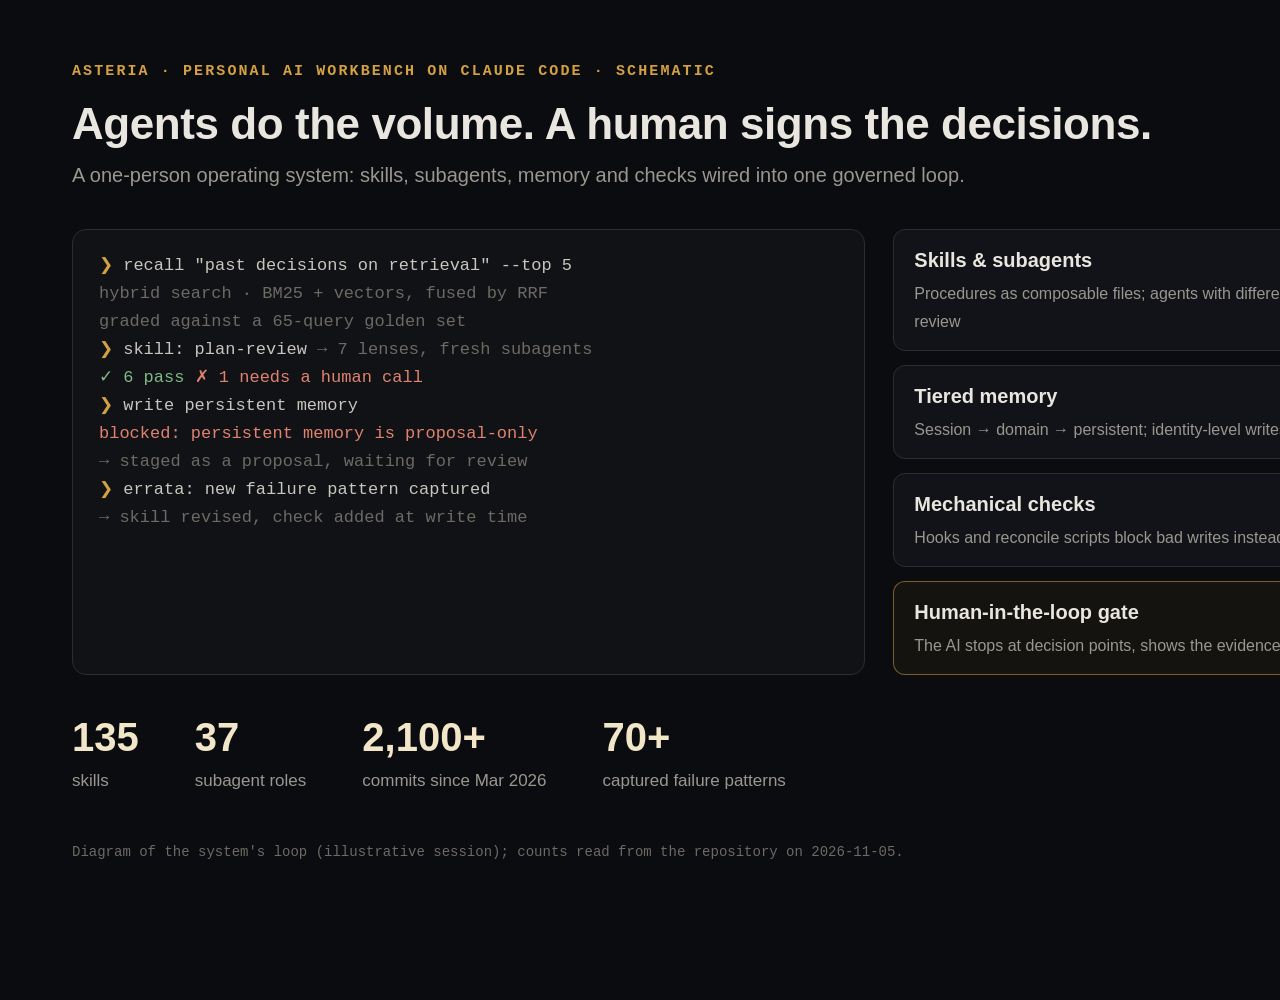
==== assets/screens/src/asteria.html @ 0b9350fb "Make the repo self-sufficient: HANDOFF, DEV, CONTENT notes, verify + schematic scripts, schematic so" ====
<!doctype html><html><head><meta charset="utf-8"><link rel="stylesheet" href="base.css"><style>
.grid{display:grid;grid-template-columns:1.25fr 1fr;gap:28px;margin-top:40px}
.term{background:#111216;border:1px solid #2c2d33;border-radius:14px;padding:22px 26px;font:17px/1.65 ui-monospace,Menlo,monospace;color:#c9c6be}
.term .p{color:#d4a042}.term .d{color:#6d6a63}.term .g{color:#7fb98a}.term .r{color:#e0836f}
.col{display:flex;flex-direction:column;gap:14px}
.card{border:1px solid #2c2d33;border-radius:12px;padding:16px 20px;background:#121318}
.card b{display:block;font-size:20px;margin-bottom:4px}.card span{color:#9a978f;font-size:16px}
.gate{border-color:#d4a04288;background:#14130f}
.stats{display:flex;gap:56px;margin-top:34px}.s b{display:block;font-size:40px;color:#f2e6c9}.s span{color:#9a978f;font-size:17px}
</style></head><body>
<div class="k">Asteria · personal AI workbench on Claude Code · schematic</div>
<h1>Agents do the volume. A human signs the decisions.</h1>
<div class="sub">A one-person operating system: skills, subagents, memory and checks wired into one governed loop.</div>
<div class="grid">
<div class="term">
<div><span class="p">❯</span> recall "past decisions on retrieval" --top 5</div>
<div class="d">  hybrid search · BM25 + vectors, fused by RRF</div>
<div class="d">  graded against a 65-query golden set</div>
<div><span class="p">❯</span> skill: plan-review  <span class="d">→ 7 lenses, fresh subagents</span></div>
<div><span class="g">  ✓ 6 pass</span>   <span class="r">✗ 1 needs a human call</span></div>
<div><span class="p">❯</span> write persistent memory</div>
<div class="r">  blocked: persistent memory is proposal-only</div>
<div class="d">  → staged as a proposal, waiting for review</div>
<div><span class="p">❯</span> errata: new failure pattern captured</div>
<div class="d">  → skill revised, check added at write time</div>
</div>
<div class="col">
<div class="card"><b>Skills &amp; subagents</b><span>Procedures as composable files; agents with different stances for independent review</span></div>
<div class="card"><b>Tiered memory</b><span>Session → domain → persistent; identity-level writes need human approval</span></div>
<div class="card"><b>Mechanical checks</b><span>Hooks and reconcile scripts block bad writes instead of advising</span></div>
<div class="card gate"><b>Human-in-the-loop gate</b><span>The AI stops at decision points, shows the evidence, and waits</span></div>
</div></div>
<div class="stats"><div class="s"><b>135</b><span>skills</span></div><div class="s"><b>37</b><span>subagent roles</span></div><div class="s"><b>2,100+</b><span>commits since Mar 2026</span></div><div class="s"><b>70+</b><span>captured failure patterns</span></div></div>
<div class="note">Diagram of the system's loop (illustrative session); counts read from the repository on 2026-11-05.</div>
</body></html>
---- assets/screens/src/base.css ----
*{box-sizing:border-box;margin:0}body{width:1600px;height:1000px;background:#0b0c10;color:#e9e6df;font:20px/1.4 -apple-system,"Helvetica Neue",sans-serif;padding:64px 72px;overflow:hidden}
.k{font:600 15px/1 ui-monospace,Menlo,monospace;letter-spacing:.14em;text-transform:uppercase;color:#d4a042}
h1{font-size:44px;font-weight:650;margin:14px 0 6px;letter-spacing:-.01em}.sub{color:#9a978f;font-size:20px}
.note{position:absolute;left:72px;bottom:40px;font:14px ui-monospace,Menlo,monospace;color:#6d6a63}
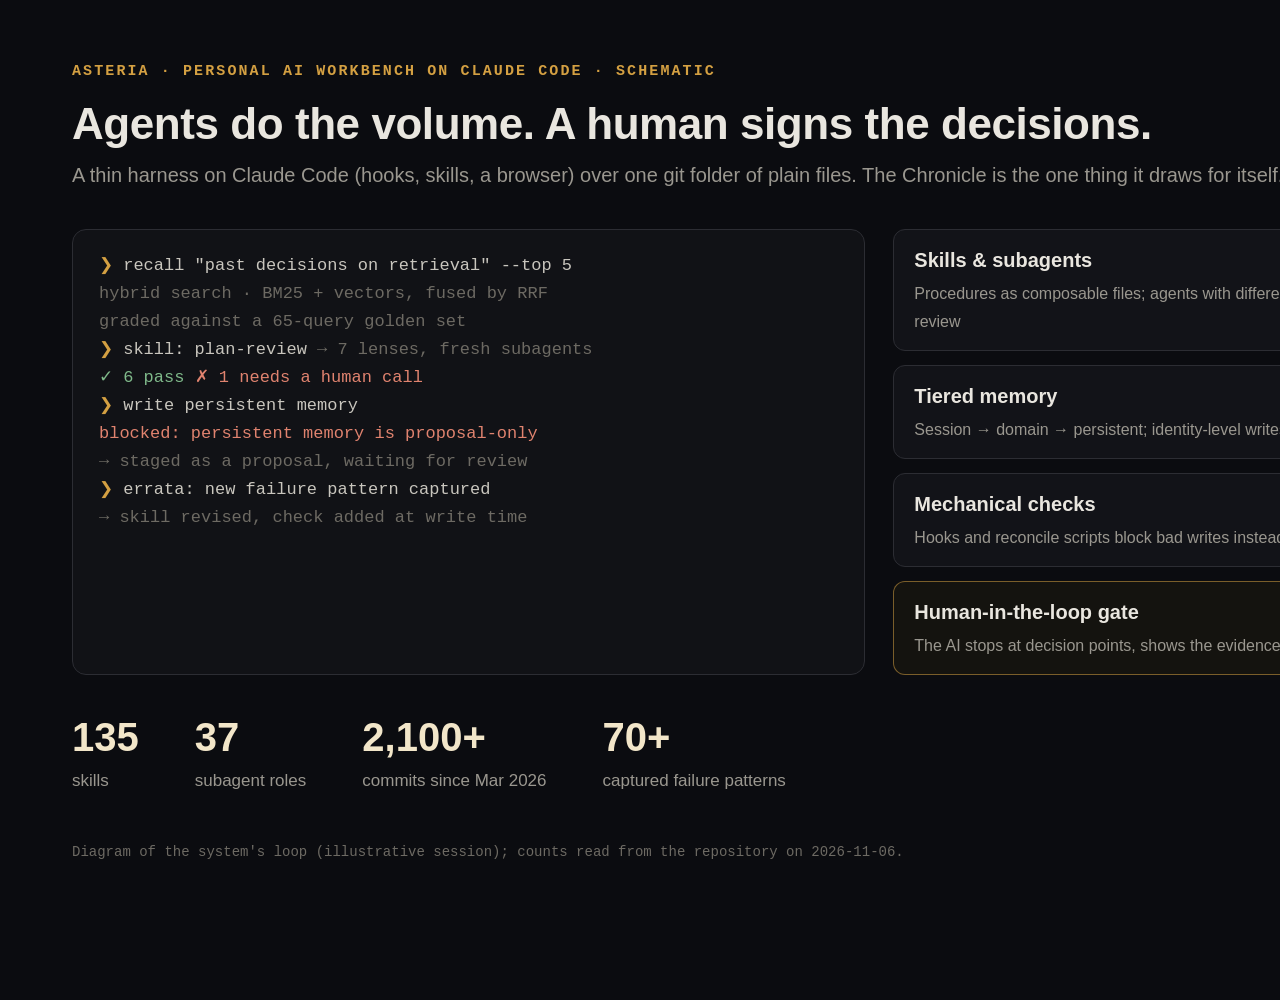
==== commit 090eec19: "Chronicle card: Asteria's visual layer as its own card (parchment screenshot); Asteria reframed as h" ====
--- a/assets/screens/src/asteria.html
+++ b/assets/screens/src/asteria.html
@@ -10,7 +10,7 @@
 </style></head><body>
 <div class="k">Asteria · personal AI workbench on Claude Code · schematic</div>
 <h1>Agents do the volume. A human signs the decisions.</h1>
-<div class="sub">A one-person operating system: skills, subagents, memory and checks wired into one governed loop.</div>
+<div class="sub">A thin harness on Claude Code (hooks, skills, a browser) over one git folder of plain files. The Chronicle is the one thing it draws for itself.</div>
 <div class="grid">
 <div class="term">
 <div><span class="p">❯</span> recall "past decisions on retrieval" --top 5</div>
@@ -31,5 +31,5 @@
 <div class="card gate"><b>Human-in-the-loop gate</b><span>The AI stops at decision points, shows the evidence, and waits</span></div>
 </div></div>
 <div class="stats"><div class="s"><b>135</b><span>skills</span></div><div class="s"><b>37</b><span>subagent roles</span></div><div class="s"><b>2,100+</b><span>commits since Mar 2026</span></div><div class="s"><b>70+</b><span>captured failure patterns</span></div></div>
-<div class="note">Diagram of the system's loop (illustrative session); counts read from the repository on 2026-11-05.</div>
+<div class="note">Diagram of the system's loop (illustrative session); counts read from the repository on 2026-11-06.</div>
 </body></html>
